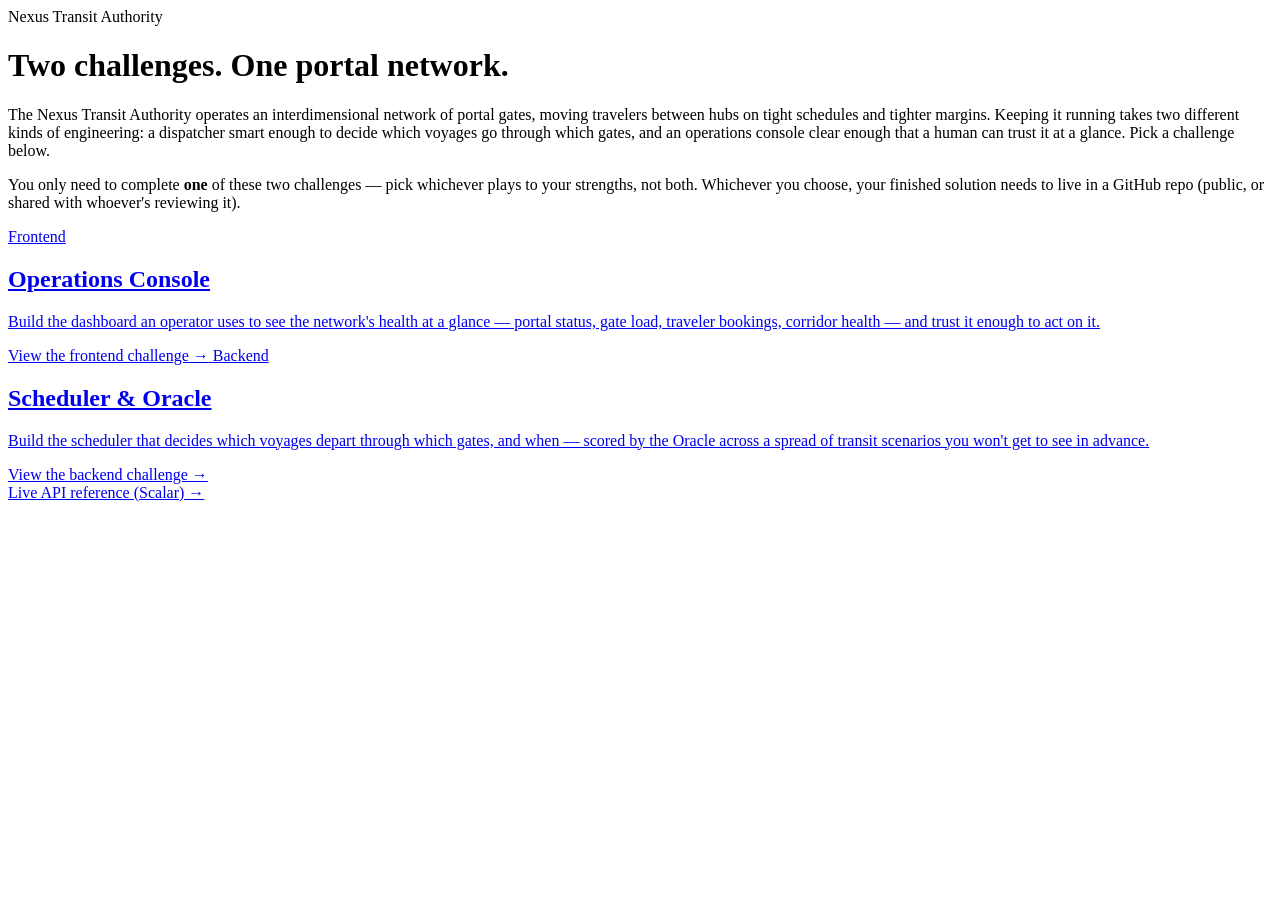
==== site/index.html @ 8dfdd271 "setting up frontend and additional info" ====
<!doctype html>
<html lang="en">
<head>
<meta charset="utf-8">
<meta name="viewport" content="width=device-width, initial-scale=1">
<title>Nexus Transit Authority — Engineering Challenges</title>
<link rel="stylesheet" href="/style.css">
</head>
<body>
<div class="landing">
  <header class="landing-header">
    <span class="eyebrow">Nexus Transit Authority</span>
    <h1>Two challenges. One portal network.</h1>
    <p class="lede">
      The Nexus Transit Authority operates an interdimensional network of
      portal gates, moving travelers between hubs on tight schedules and
      tighter margins. Keeping it running takes two different kinds of
      engineering: a dispatcher smart enough to decide which voyages go
      through which gates, and an operations console clear enough that a
      human can trust it at a glance. Pick a challenge below.
    </p>
    <p class="callout">
      You only need to complete <strong>one</strong> of these two challenges
      — pick whichever plays to your strengths, not both. Whichever you
      choose, your finished solution needs to live in a GitHub repo (public,
      or shared with whoever's reviewing it).
    </p>
  </header>

  <div class="challenge-cards">
    <a class="card" href="/frontend-challenge">
      <span class="card-tag">Frontend</span>
      <h2>Operations Console</h2>
      <p>
        Build the dashboard an operator uses to see the network's health at
        a glance — portal status, gate load, traveler bookings, corridor
        health — and trust it enough to act on it.
      </p>
      <span class="card-cta">View the frontend challenge →</span>
    </a>

    <a class="card" href="/challenge">
      <span class="card-tag">Backend</span>
      <h2>Scheduler &amp; Oracle</h2>
      <p>
        Build the scheduler that decides which voyages depart through which
        gates, and when — scored by the Oracle across a spread of transit
        scenarios you won't get to see in advance.
      </p>
      <span class="card-cta">View the backend challenge →</span>
    </a>
  </div>

  <footer class="landing-footer">
    <a href="/docs">Live API reference (Scalar) →</a>
  </footer>
</div>
</body>
</html>
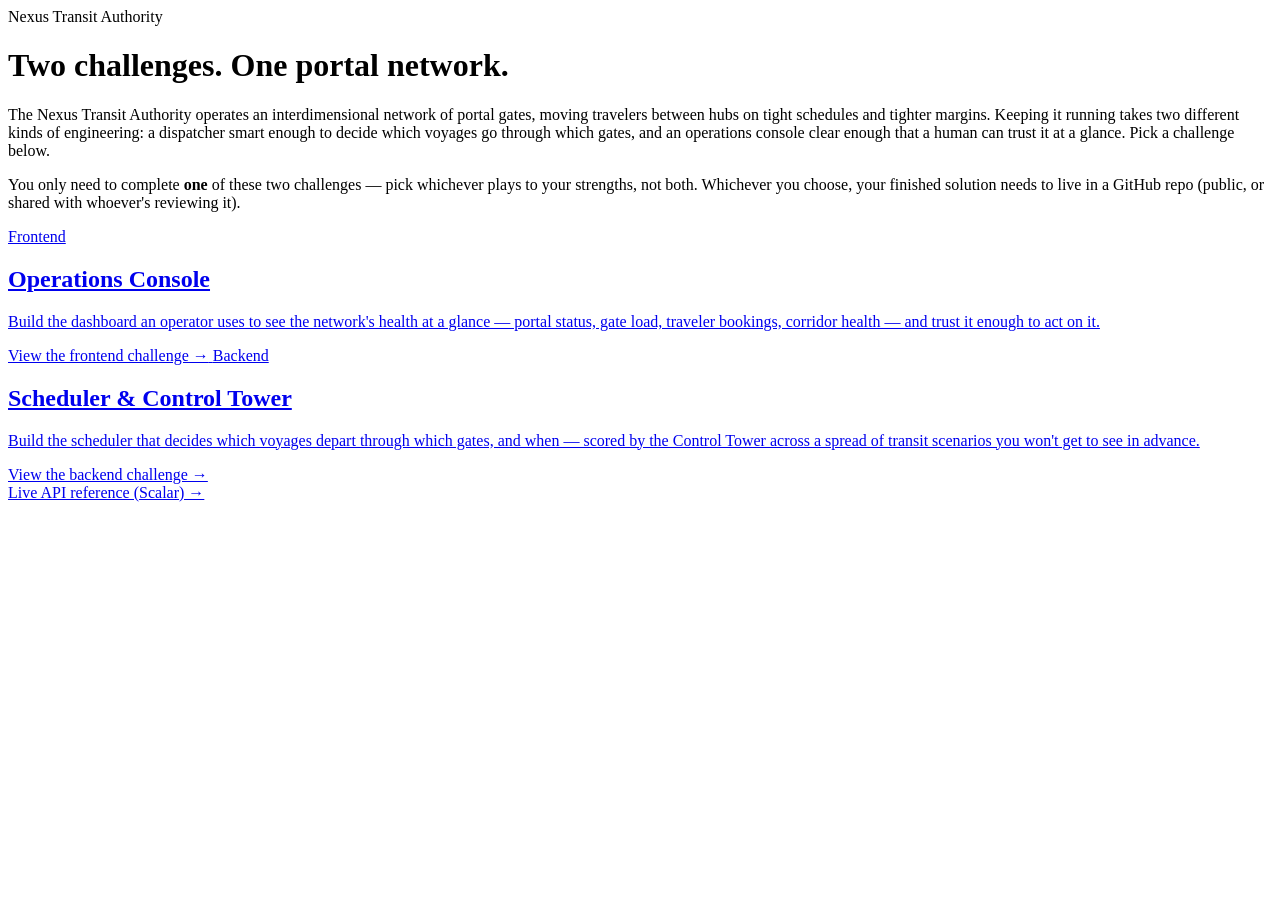
==== commit f5bab81a: "oracle -> control tower rename" ====
--- a/site/index.html
+++ b/site/index.html
@@ -41,10 +41,10 @@
 
     <a class="card" href="/challenge">
       <span class="card-tag">Backend</span>
-      <h2>Scheduler &amp; Oracle</h2>
+      <h2>Scheduler &amp; Control Tower</h2>
       <p>
         Build the scheduler that decides which voyages depart through which
-        gates, and when — scored by the Oracle across a spread of transit
+        gates, and when — scored by the Control Tower across a spread of transit
         scenarios you won't get to see in advance.
       </p>
       <span class="card-cta">View the backend challenge →</span>
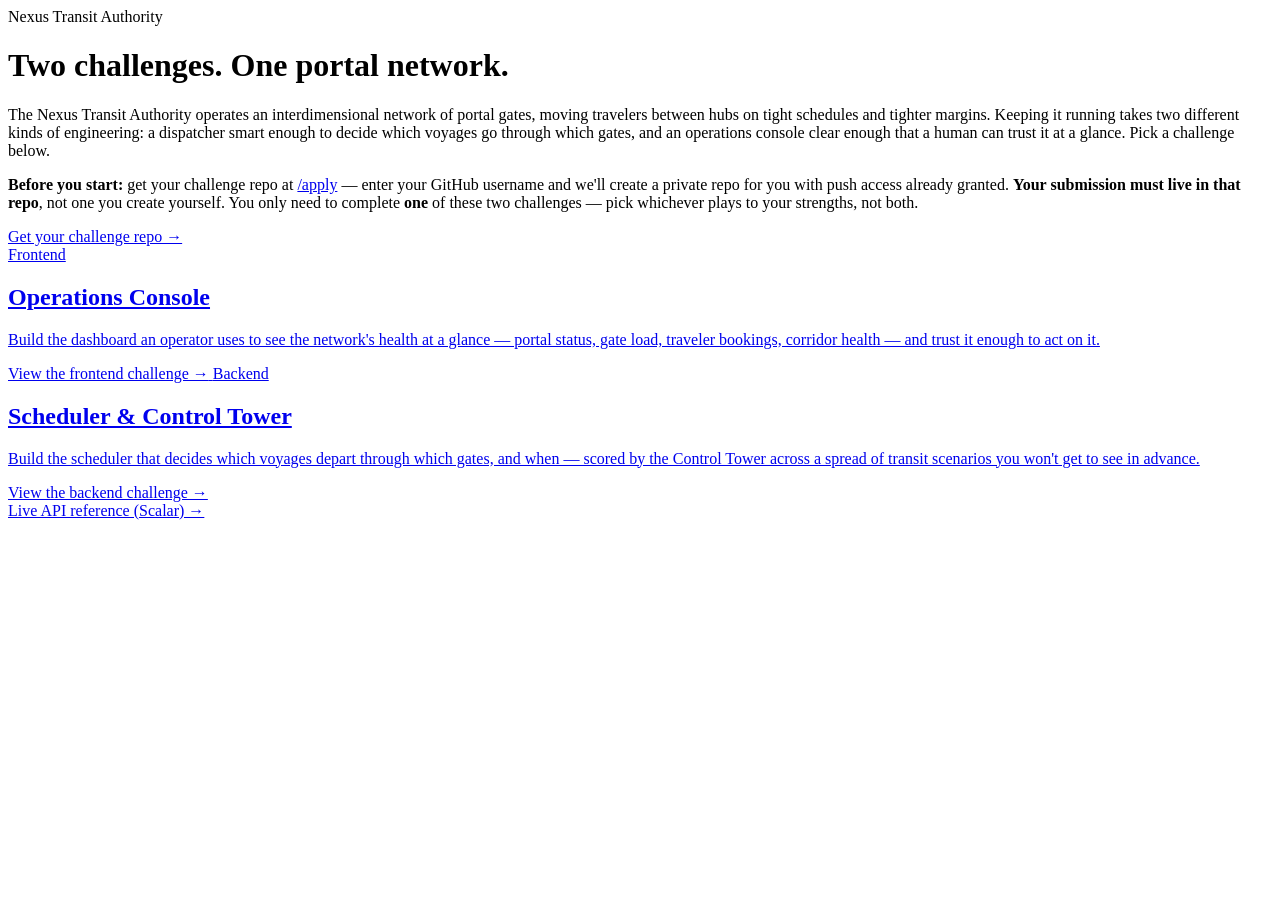
==== commit a9c8c715: "github creation" ====
--- a/site/index.html
+++ b/site/index.html
@@ -20,11 +20,15 @@
       human can trust it at a glance. Pick a challenge below.
     </p>
     <p class="callout">
-      You only need to complete <strong>one</strong> of these two challenges
-      — pick whichever plays to your strengths, not both. Whichever you
-      choose, your finished solution needs to live in a GitHub repo (public,
-      or shared with whoever's reviewing it).
+      <strong>Before you start:</strong> get your challenge repo at
+      <a href="/apply">/apply</a> — enter your GitHub username and we'll
+      create a private repo for you with push access already granted.
+      <strong>Your submission must live in that repo</strong>, not one you
+      create yourself. You only need to complete <strong>one</strong> of
+      these two challenges — pick whichever plays to your strengths, not
+      both.
     </p>
+    <a href="/apply" class="callout-cta">Get your challenge repo →</a>
   </header>
 
   <div class="challenge-cards">
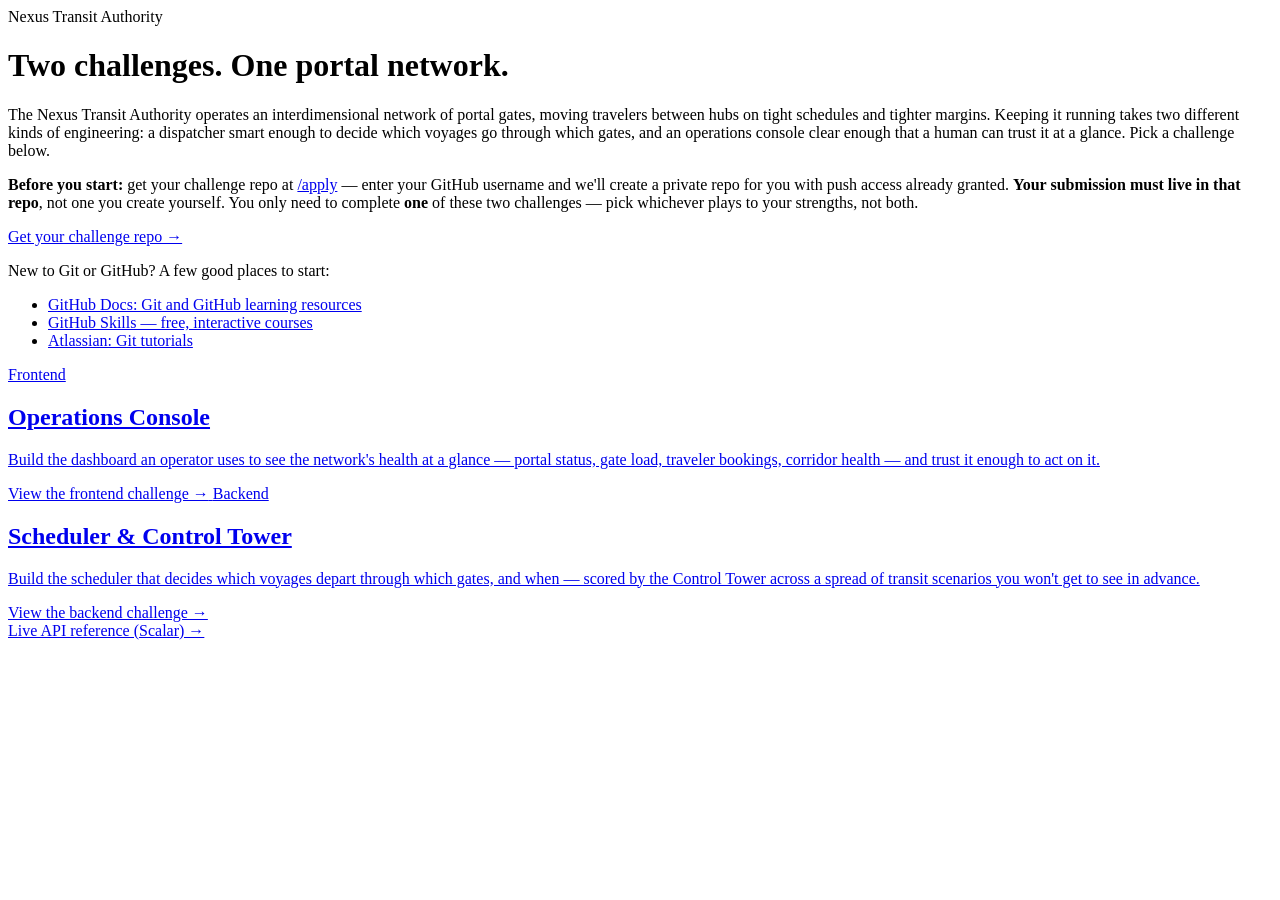
==== commit 9ee485e7: "git tutorials" ====
--- a/site/index.html
+++ b/site/index.html
@@ -5,6 +5,7 @@
 <meta name="viewport" content="width=device-width, initial-scale=1">
 <title>Nexus Transit Authority — Engineering Challenges</title>
 <link rel="stylesheet" href="/style.css">
+<script src="/no-copy.js" defer></script>
 </head>
 <body>
 <div class="landing">
@@ -29,6 +30,14 @@
       both.
     </p>
     <a href="/apply" class="callout-cta">Get your challenge repo →</a>
+    <div class="callout-note">
+      <p>New to Git or GitHub? A few good places to start:</p>
+      <ul>
+        <li><a href="https://docs.github.com/en/get-started/start-your-journey/git-and-github-learning-resources" target="_blank" rel="noopener">GitHub Docs: Git and GitHub learning resources</a></li>
+        <li><a href="https://skills.github.com/" target="_blank" rel="noopener">GitHub Skills — free, interactive courses</a></li>
+        <li><a href="https://www.atlassian.com/git/tutorials" target="_blank" rel="noopener">Atlassian: Git tutorials</a></li>
+      </ul>
+    </div>
   </header>
 
   <div class="challenge-cards">
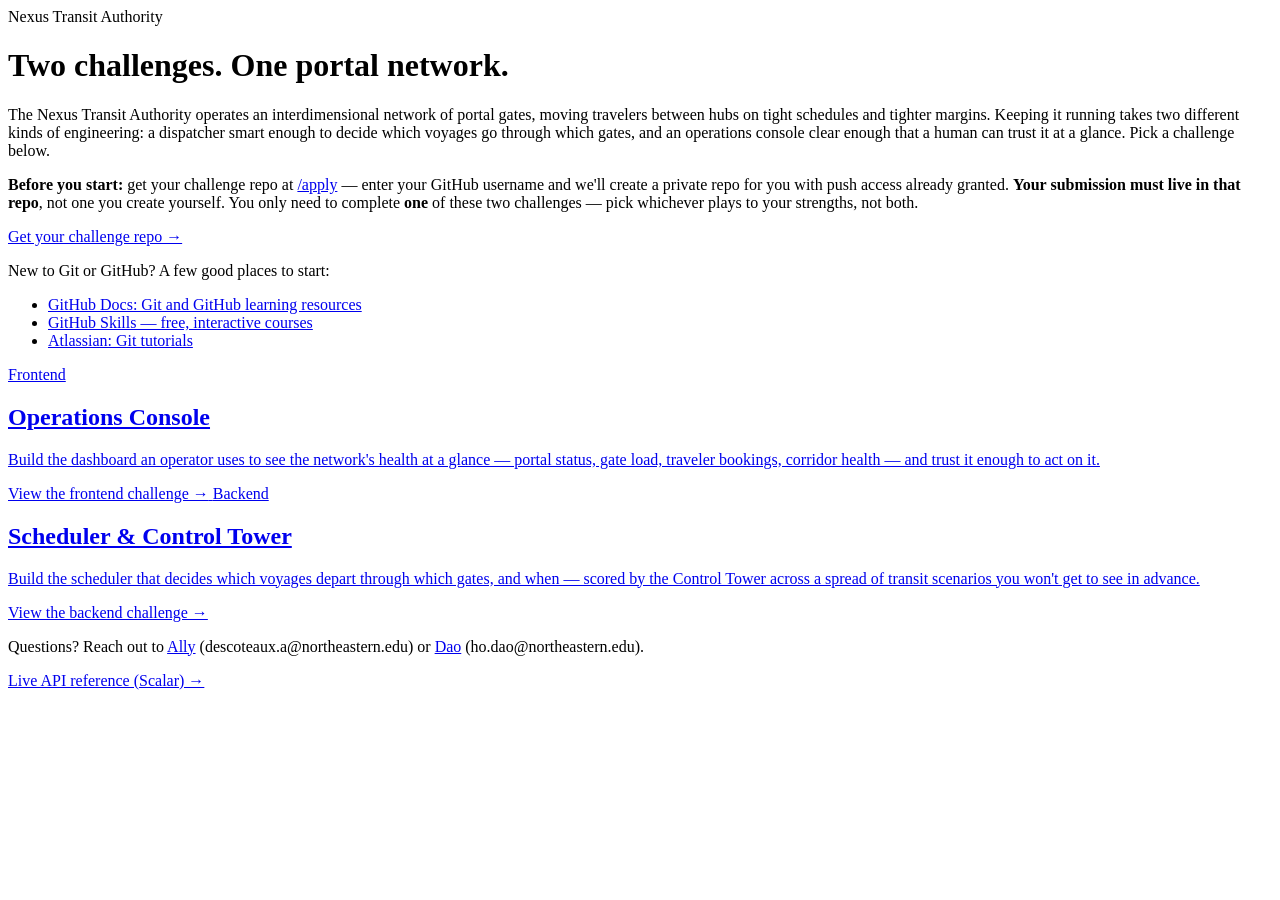
==== commit ce5795d2: "contact" ====
--- a/site/index.html
+++ b/site/index.html
@@ -65,6 +65,11 @@
   </div>
 
   <footer class="landing-footer">
+    <p class="contact-note">
+      Questions? Reach out to
+      <a href="mailto:descoteaux.a@northeastern.edu">Ally</a> (descoteaux.a@northeastern.edu) or
+      <a href="mailto:ho.dao@northeastern.edu">Dao</a> (ho.dao@northeastern.edu).
+    </p>
     <a href="/docs">Live API reference (Scalar) →</a>
   </footer>
 </div>
